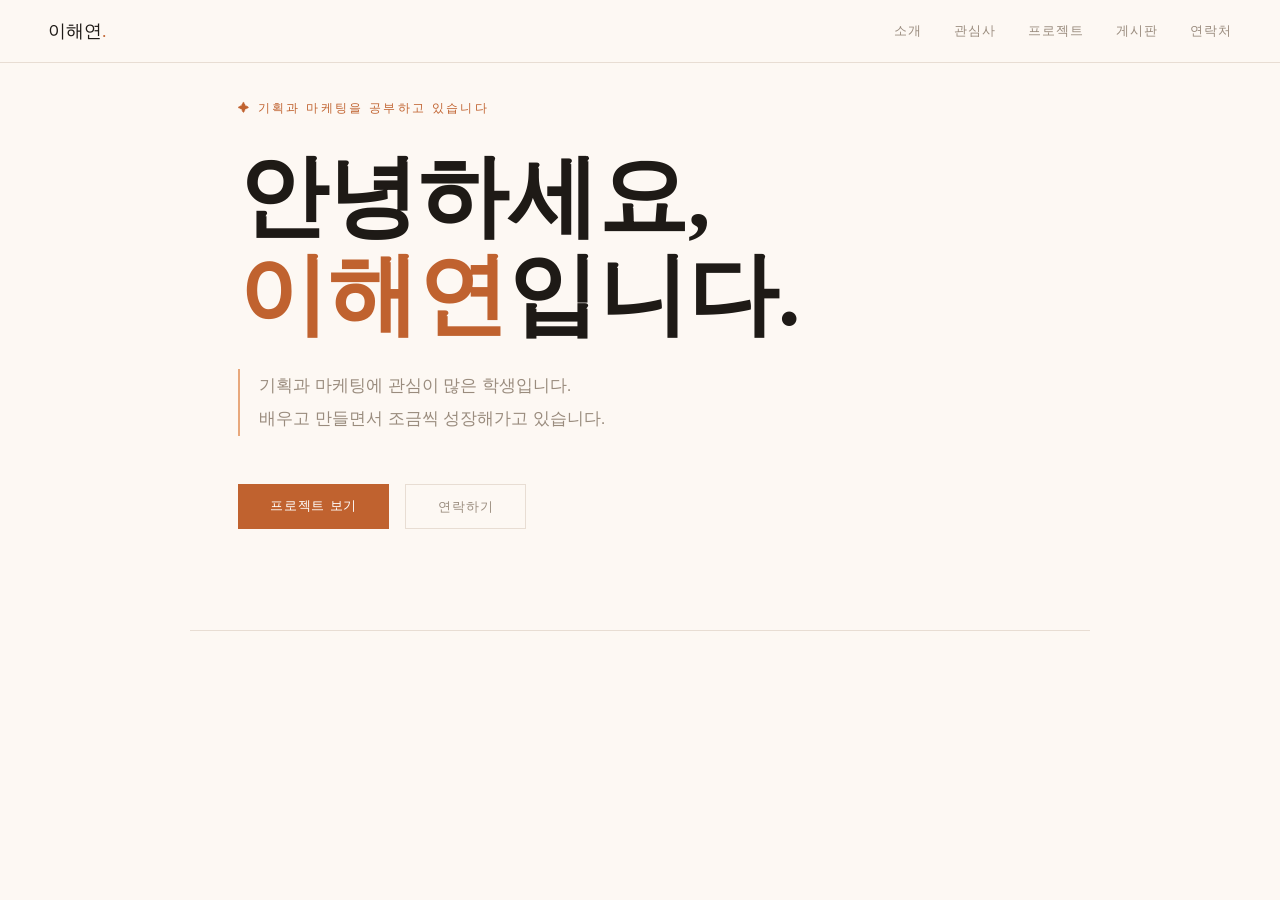
==== index.html @ c6ee96ca "Add files via upload" ====
<!DOCTYPE html>
<html lang="ko">
<head>
  <meta charset="UTF-8"/>
  <meta name="viewport" content="width=device-width, initial-scale=1.0"/>
  <title>이해연 — 기획과 마케팅을 공부하는 중</title>
  <!-- <link href="https://fonts.googleapis.com/css2?family=Gowun+Batang:wght@400;700&family=Noto+Sans+KR:wght@300;400;500&display=swap" rel="stylesheet"/> -->
  <!-- <style>
    
  </style> -->
  <link rel="stylesheet" href="./style.css">
</head>
<body>

<nav>
  <a class="nav-logo" href="#">이해연<span>.</span></a>
  <div class="nav-links">
    <a href="#about">소개</a>
    <a href="#skills">관심사</a>
    <a href="#projects">프로젝트</a>
    <a href="#board">게시판</a>
    <a href="#contact">연락처</a>
  </div>
</nav>

<!-- 히어로 -->
<section id="hero">
  <div class="hero-inner">
    <p class="hero-tag">✦ 기획과 마케팅을 공부하고 있습니다</p>
    <h1 class="hero-name">
      안녕하세요,<br>
      <span class="line2">이해연</span>입니다.
    </h1>
    <p class="hero-desc">
      기획과 마케팅에 관심이 많은 학생입니다.<br>
      배우고 만들면서 조금씩 성장해가고 있습니다.
    </p>
    <div class="hero-cta">
      <a href="#projects" class="btn-main">프로젝트 보기</a>
      <a href="#contact" class="btn-sub">연락하기</a>
    </div>
  </div>
</section>

<div class="divider"></div>

<!-- <section id="about">
  <div class="section-wrap">
    <div class="about-grid">
      <div class="about-nums reveal">
        <div class="num-item">
          <div class="num-val">2</div>
          <div class="num-label">Projects done</div>
        </div>
        <div class="num-item">
          <div class="num-val">기획</div>
          <div class="num-label">Main interest</div>
        </div>
        <div class="num-item">
          <div class="num-val">∞</div>
          <div class="num-label">Curiosity</div>
        </div>
      </div>
      <div class="reveal">
        <p class="section-label">About me</p>
        <h2 class="section-title">천천히,<br>꾸준히 성장 중입니다.</h2>
        <div class="about-text">
          <p>기획과 마케팅에 관심이 많은 학생입니다. 어떤 제품이 왜 팔리는지, 사람들이 무엇에 반응하는지 늘 궁금해하며 공부하고 있습니다.</p>
          <p>아직 배워가는 단계이지만, 새로운 것을 탐구하고 직접 만들어보는 것을 즐깁니다. 이 홈페이지도 그 과정의 일부입니다.</p>
        </div>
      </div>
    </div>
  </div>
</section>

<div class="divider"></div>

<section id="skills">
  <div class="section-wrap">
    <div class="reveal">
      <p class="section-label">Skills & Interests</p>
      <h2 class="section-title">관심 있는 것들</h2>
    </div>
    <div class="skills-grid reveal">
      <div class="skill-card">
        <div class="skill-emoji">🎯</div>
        <div class="skill-name">기획</div>
        <div class="skill-desc">아이디어를 구체적인 계획으로 만드는 것을 좋아합니다. 문제를 정의하고 구조화하는 과정이 재미있습니다.</div>
      </div>
      <div class="skill-card">
        <div class="skill-emoji">📣</div>
        <div class="skill-name">마케팅</div>
        <div class="skill-desc">사람들이 무엇에 반응하는지, 어떻게 메시지를 전달해야 하는지에 관심이 많습니다.</div>
      </div>
      <div class="skill-card">
        <div class="skill-emoji">✍️</div>
        <div class="skill-name">글쓰기</div>
        <div class="skill-desc">생각을 글로 정리하는 것을 즐깁니다. 기획서, 메모, 아이디어 노트 등 무엇이든 기록합니다.</div>
      </div>
      <div class="skill-card">
        <div class="skill-emoji">🔍</div>
        <div class="skill-name">리서치</div>
        <div class="skill-desc">궁금한 것이 생기면 끝까지 파고드는 편입니다. 트렌드와 사례 분석을 좋아합니다.</div>
      </div>
      <div class="skill-card">
        <div class="skill-emoji">💬</div>
        <div class="skill-name">커뮤니케이션</div>
        <div class="skill-desc">다양한 사람과 이야기하는 것을 좋아합니다. 팀에서 의견을 조율하는 역할을 자주 맡습니다.</div>
      </div>
      <div class="skill-card">
        <div class="skill-emoji">🌱</div>
        <div class="skill-name">성장 중</div>
        <div class="skill-desc">아직 배워가는 단계입니다. 꾸준히 새로운 것을 시도하고 있으며, 이 페이지도 그 여정의 일부입니다.</div>
      </div>
    </div>
  </div>
</section>

<div class="divider"></div>

<section id="projects">
  <div class="section-wrap">
    <div class="reveal">
      <p class="section-label">Work & Projects</p>
      <h2 class="section-title">이런 것들을<br>만들었어요.</h2>
    </div>
    <div class="projects-grid">
      <div class="project-card reveal">
        <div class="project-num">01</div>
        <div class="project-title">프로젝트명 추가 예정</div>
        <div class="project-desc">진행했던 프로젝트 내용을 여기에 채워주세요. 어떤 목표였는지, 어떤 역할을 했는지 소개하면 좋습니다.</div>
        <div class="project-tags"><span class="tag">기획</span><span class="tag">마케팅</span></div>
      </div>
      <div class="project-card reveal">
        <div class="project-num">02</div>
        <div class="project-title">프로젝트명 추가 예정</div>
        <div class="project-desc">두 번째 프로젝트를 여기에 소개해주세요. 결과물이나 배운 점을 적으면 더욱 좋습니다.</div>
        <div class="project-tags"><span class="tag">리서치</span><span class="tag">기획</span></div>
      </div>
    </div>
  </div>
</section>

<div class="divider"></div>

<section id="contact">
  <div class="section-wrap">
    <div class="contact-grid">
      <div class="reveal">
        <p class="section-label">Get in touch</p>
        <h2 class="contact-big">궁금한 점이<br>있으시면<br><em>연락 주세요.</em></h2>
      </div>
      <div class="contact-list reveal">
        <div class="contact-row">
          <div class="contact-icon">✉️</div>
          <div><div class="contact-label">Email</div><div class="contact-val">추후 추가 예정</div></div>
        </div>
        <div class="contact-row">
          <div class="contact-icon">🔗</div>
          <div><div class="contact-label">LinkedIn</div><div class="contact-val">추후 추가 예정</div></div>
        </div>
        <div class="contact-row">
          <div class="contact-icon">📸</div>
          <div><div class="contact-label">Instagram</div><div class="contact-val">추후 추가 예정</div></div>
        </div>
      </div>
    </div>
  </div>
</section>

<footer>
  <span>© 2026 이해연. All rights reserved.</span>
  <span>Made with ♥</span>
</footer>

<script>
  const reveals = document.querySelectorAll('.reveal');
  const obs = new IntersectionObserver(entries => {
    entries.forEach((e, i) => {
      if (e.isIntersecting) setTimeout(() => e.target.classList.add('visible'), i * 80);
    });
  }, {threshold: 0.08});
  reveals.forEach(r => obs.observe(r));
</script>
</body>
</html> -->
---- style.css ----
*,*::before,*::after{box-sizing:border-box;margin:0;padding:0}
    :root{
      --bg:#fdf8f3;
      --bg2:#f5ede2;
      --text:#1e1a16;
      --muted:#9a8c7e;
      --accent:#c0622f;
      --accent2:#e8a87c;
      --border:#e8ddd3;
      --surface:#fff;
    }
    html{scroll-behavior:smooth}
    body{background:var(--bg);color:var(--text);font-family:'Noto Sans KR',sans-serif;font-weight:300;overflow-x:hidden}

    /* 네비 */
    nav{position:fixed;top:0;left:0;right:0;z-index:100;display:flex;justify-content:space-between;align-items:center;padding:1.2rem 3rem;background:rgba(253,248,243,0.9);backdrop-filter:blur(12px);border-bottom:1px solid var(--border)}
    .nav-logo{font-family:'Gowun Batang',serif;font-size:1.1rem;color:var(--text);text-decoration:none}
    .nav-logo span{color:var(--accent)}
    .nav-links{display:flex;gap:2rem}
    .nav-links a{color:var(--muted);text-decoration:none;font-size:.8rem;letter-spacing:.08em;transition:color .2s}
    .nav-links a:hover{color:var(--accent)}

    /* 히어로 */
    #hero{min-height:70vh;display:flex;align-items:center;padding:5rem 3rem;max-width:900px;margin:0 auto}
    .hero-inner{width:100%}
    .hero-tag{font-size:.72rem;letter-spacing:.2em;text-transform:uppercase;color:var(--accent);margin-bottom:2rem;opacity:0;animation:fadeUp .7s .1s forwards}
    .hero-name{font-family:'Gowun Batang',serif;font-size:clamp(3rem,7vw,6.5rem);line-height:1.1;font-weight:700;margin-bottom:1.5rem;opacity:0;animation:fadeUp .7s .25s forwards}
    .hero-name .line2{color:var(--accent);font-style:normal;font-weight:700}
    .hero-desc{font-size:1.05rem;color:var(--muted);line-height:2;max-width:480px;opacity:0;animation:fadeUp .7s .4s forwards;border-left:2px solid var(--accent2);padding-left:1.2rem}
    .hero-cta{margin-top:3rem;display:flex;gap:1rem;flex-wrap:wrap;opacity:0;animation:fadeUp .7s .55s forwards}
    .btn-main{padding:.8rem 2rem;background:var(--accent);color:#fff;text-decoration:none;font-size:.82rem;letter-spacing:.06em;transition:transform .2s,box-shadow .2s;font-weight:500}
    .btn-main:hover{transform:translateY(-2px);box-shadow:0 8px 24px rgba(192,98,47,.25)}
    .btn-sub{padding:.8rem 2rem;border:1.5px solid var(--border);color:var(--muted);text-decoration:none;font-size:.82rem;letter-spacing:.06em;transition:border-color .2s,color .2s}
    .btn-sub:hover{border-color:var(--accent);color:var(--accent)}

    /* 공통 */
    .section-wrap{max-width:900px;margin:0 auto;padding:5rem 3rem}
    .section-label{font-size:.68rem;letter-spacing:.25em;text-transform:uppercase;color:var(--accent);margin-bottom:1rem}
    .section-title{font-family:'Gowun Batang',serif;font-size:clamp(1.8rem,3.5vw,2.8rem);line-height:1.2;margin-bottom:2rem}
    .divider{height:1px;background:var(--border);max-width:900px;margin:0 auto 0}

    /* 어바웃 */
    #about{background:var(--bg2)}
    .about-grid{display:grid;grid-template-columns:1fr 1.6fr;gap:4rem;align-items:start}
    .about-nums{display:flex;flex-direction:column;gap:2rem;padding-top:.5rem}
    .num-item{padding:1.5rem;background:var(--surface);border:1px solid var(--border)}
    .num-val{font-family:'Gowun Batang',serif;font-size:2.8rem;color:var(--accent);line-height:1}
    .num-label{font-size:.75rem;color:var(--muted);margin-top:.4rem;letter-spacing:.08em}
    .about-text p{color:var(--muted);line-height:2.1;font-size:.95rem;margin-bottom:1.2rem}

    /* 스킬 */
    .skills-grid{display:grid;grid-template-columns:repeat(3,1fr);gap:1px;background:var(--border);margin-top:2.5rem;border:1px solid var(--border)}
    .skill-card{background:var(--surface);padding:2rem;transition:background .25s}
    .skill-card:hover{background:var(--bg2)}
    .skill-emoji{font-size:1.8rem;margin-bottom:.8rem}
    .skill-name{font-size:.95rem;font-weight:500;margin-bottom:.4rem}
    .skill-desc{font-size:.8rem;color:var(--muted);line-height:1.7}

    /* 프로젝트 */
    #projects{background:var(--bg2)}
    .projects-grid{display:grid;grid-template-columns:1fr 1fr;gap:1.5rem;margin-top:2.5rem}
    .project-card{background:var(--surface);border:1px solid var(--border);padding:2rem;transition:border-color .25s,transform .25s;position:relative;overflow:hidden}
    .project-card:hover{border-color:var(--accent2);transform:translateY(-3px)}
    .project-num{font-family:'Gowun Batang',serif;font-size:.85rem;color:var(--accent2);margin-bottom:1rem}
    .project-title{font-size:1.05rem;font-weight:500;margin-bottom:.6rem}
    .project-desc{font-size:.82rem;color:var(--muted);line-height:1.8}
    .project-tags{display:flex;gap:.4rem;margin-top:1.2rem;flex-wrap:wrap}
    .tag{font-size:.68rem;padding:.25rem .6rem;background:var(--bg2);color:var(--muted);letter-spacing:.05em}

    /* 연락처 */
    .contact-grid{display:grid;grid-template-columns:1fr 1fr;gap:4rem;align-items:center}
    .contact-big{font-family:'Gowun Batang',serif;font-size:clamp(2rem,4.5vw,4rem);line-height:1.2}
    .contact-big em{font-style:italic;color:var(--accent)}
    .contact-list{display:flex;flex-direction:column}
    .contact-row{display:flex;align-items:center;gap:1rem;padding:1.2rem 0;border-bottom:1px solid var(--border)}
    .contact-icon{font-size:1.1rem;width:2rem;text-align:center}
    .contact-label{font-size:.68rem;letter-spacing:.12em;color:var(--accent);text-transform:uppercase;margin-bottom:.15rem}
    .contact-val{font-size:.88rem;color:var(--muted);font-style:italic}

    /* 푸터 */
    footer{padding:2rem 3rem;border-top:1px solid var(--border);display:flex;justify-content:space-between;font-size:.75rem;color:var(--muted);max-width:100%}

    /* 애니 */
    @keyframes fadeUp{from{opacity:0;transform:translateY(24px)}to{opacity:1;transform:translateY(0)}}
    .reveal{opacity:0;transform:translateY(32px);transition:opacity .75s ease,transform .75s ease}
    .reveal.visible{opacity:1;transform:none}

    @media(max-width:768px){
      nav{padding:1rem 1.5rem}.nav-links{gap:1.2rem}
      .section-wrap{padding:4rem 1.5rem}
      #hero{padding:6rem 1.5rem 4rem}
      .about-grid,.contact-grid,.projects-grid,.skills-grid{grid-template-columns:1fr}
    }
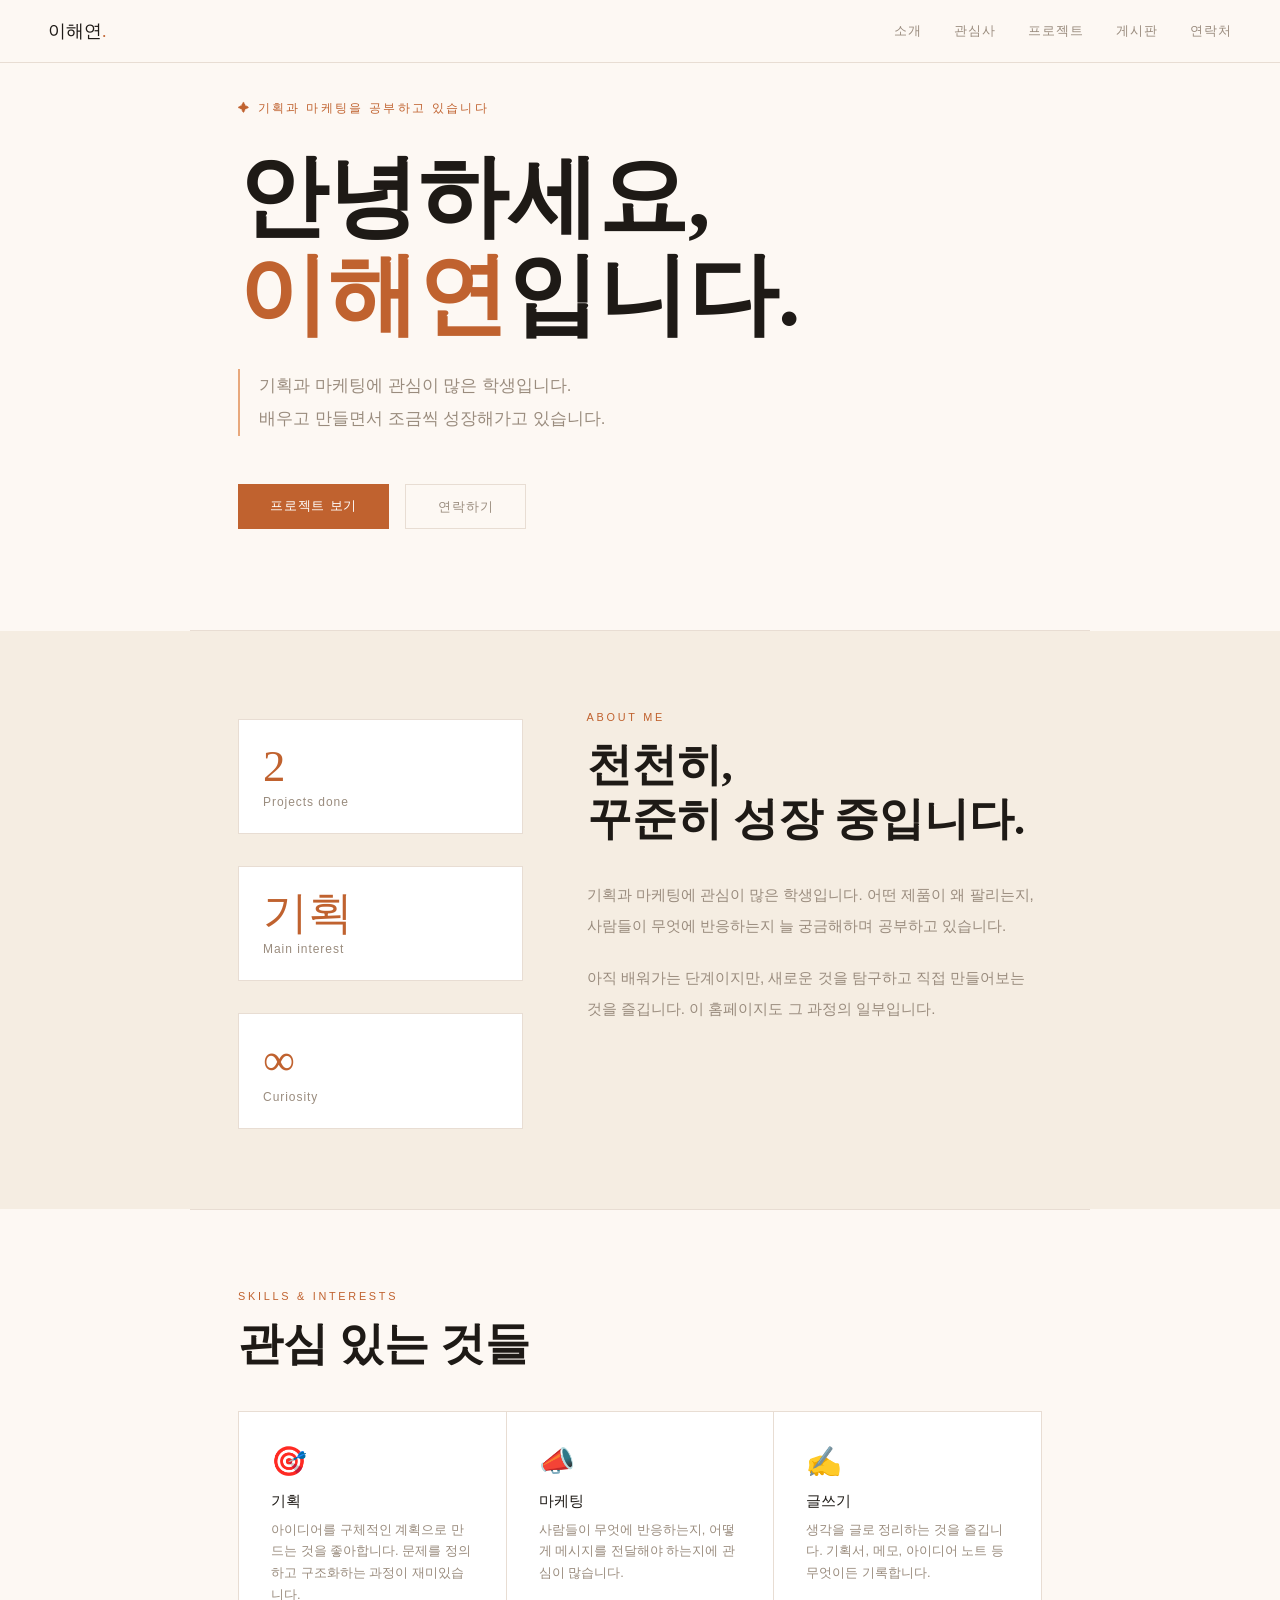
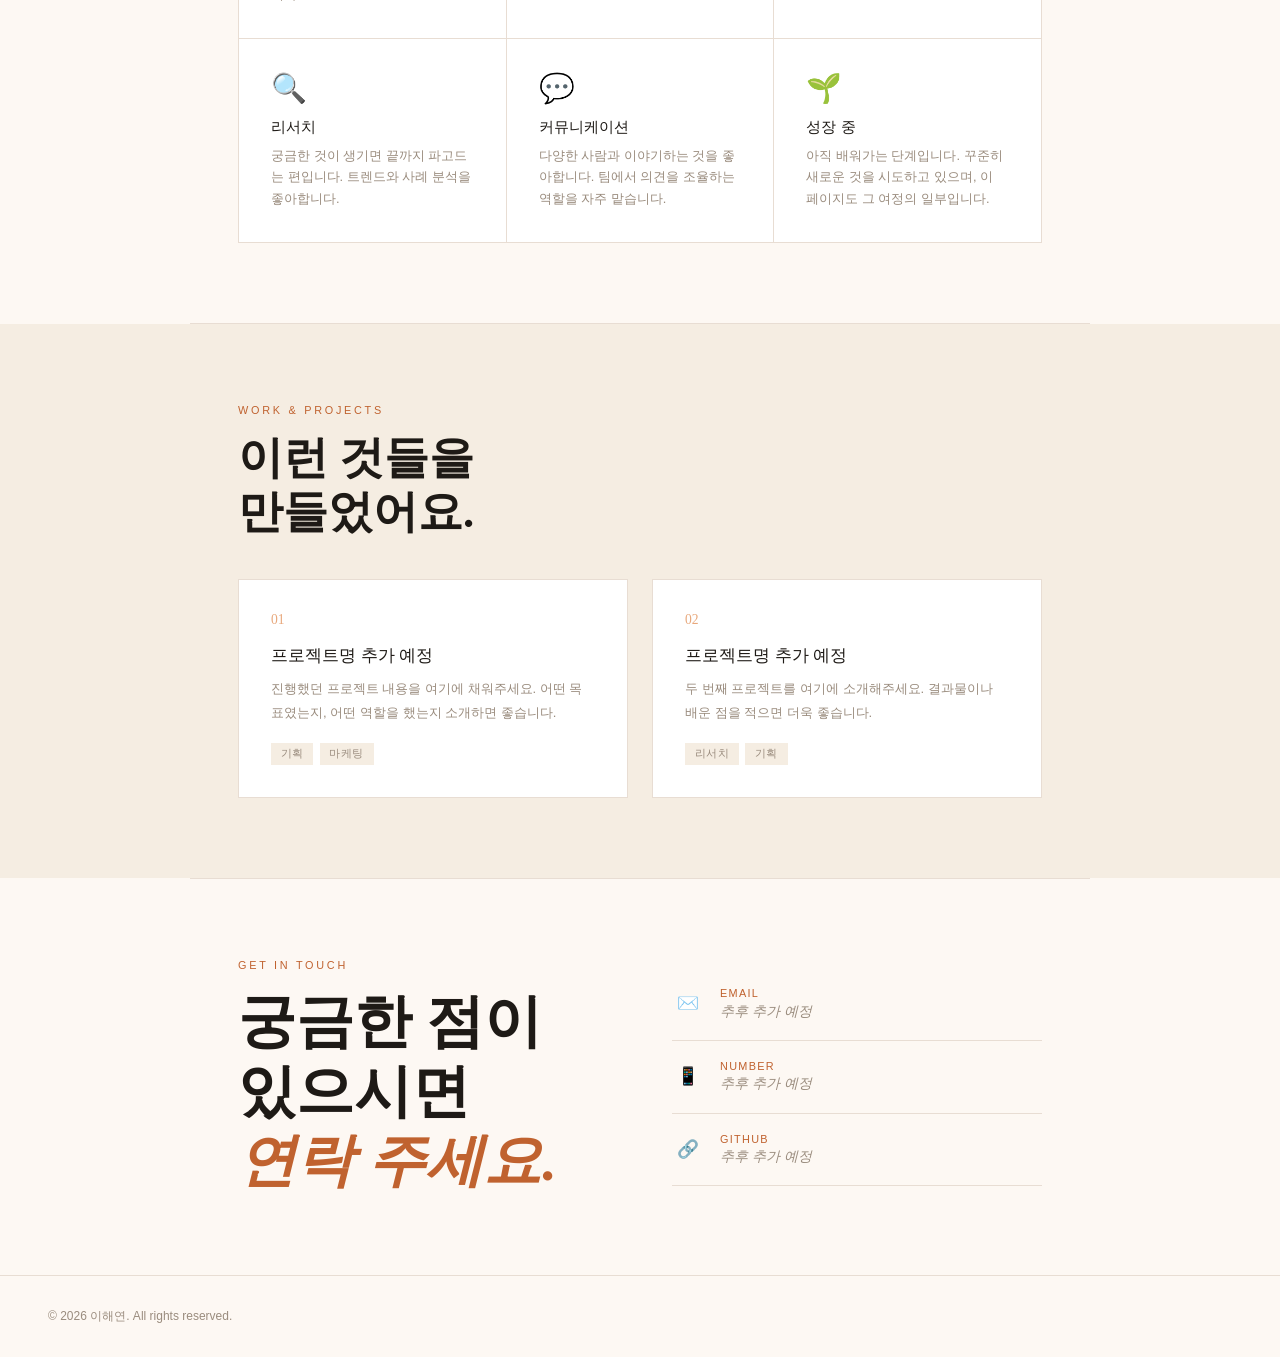
==== commit 9118c9ca: "Add files via upload" ====
--- a/index.html
+++ b/index.html
@@ -18,7 +18,7 @@
     <a href="#about">소개</a>
     <a href="#skills">관심사</a>
     <a href="#projects">프로젝트</a>
-    <a href="#board">게시판</a>
+    <a href="./board.html">게시판</a>
     <a href="#contact">연락처</a>
   </div>
 </nav>
@@ -44,7 +44,7 @@
 
 <div class="divider"></div>
 
-<!-- <section id="about">
+<section id="about">
   <div class="section-wrap">
     <div class="about-grid">
       <div class="about-nums reveal">
@@ -156,12 +156,12 @@
           <div><div class="contact-label">Email</div><div class="contact-val">추후 추가 예정</div></div>
         </div>
         <div class="contact-row">
-          <div class="contact-icon">🔗</div>
-          <div><div class="contact-label">LinkedIn</div><div class="contact-val">추후 추가 예정</div></div>
+          <div class="contact-icon">📱</div>
+          <div><div class="contact-label">number</div><div class="contact-val">추후 추가 예정</div></div>
         </div>
         <div class="contact-row">
-          <div class="contact-icon">📸</div>
-          <div><div class="contact-label">Instagram</div><div class="contact-val">추후 추가 예정</div></div>
+          <div class="contact-icon">🔗</div>
+          <div><div class="contact-label">github</div><div class="contact-val">추후 추가 예정</div></div>
         </div>
       </div>
     </div>
@@ -170,7 +170,6 @@
 
 <footer>
   <span>© 2026 이해연. All rights reserved.</span>
-  <span>Made with ♥</span>
 </footer>
 
 <script>
@@ -183,4 +182,4 @@
   reveals.forEach(r => obs.observe(r));
 </script>
 </body>
-</html> -->
+</html>
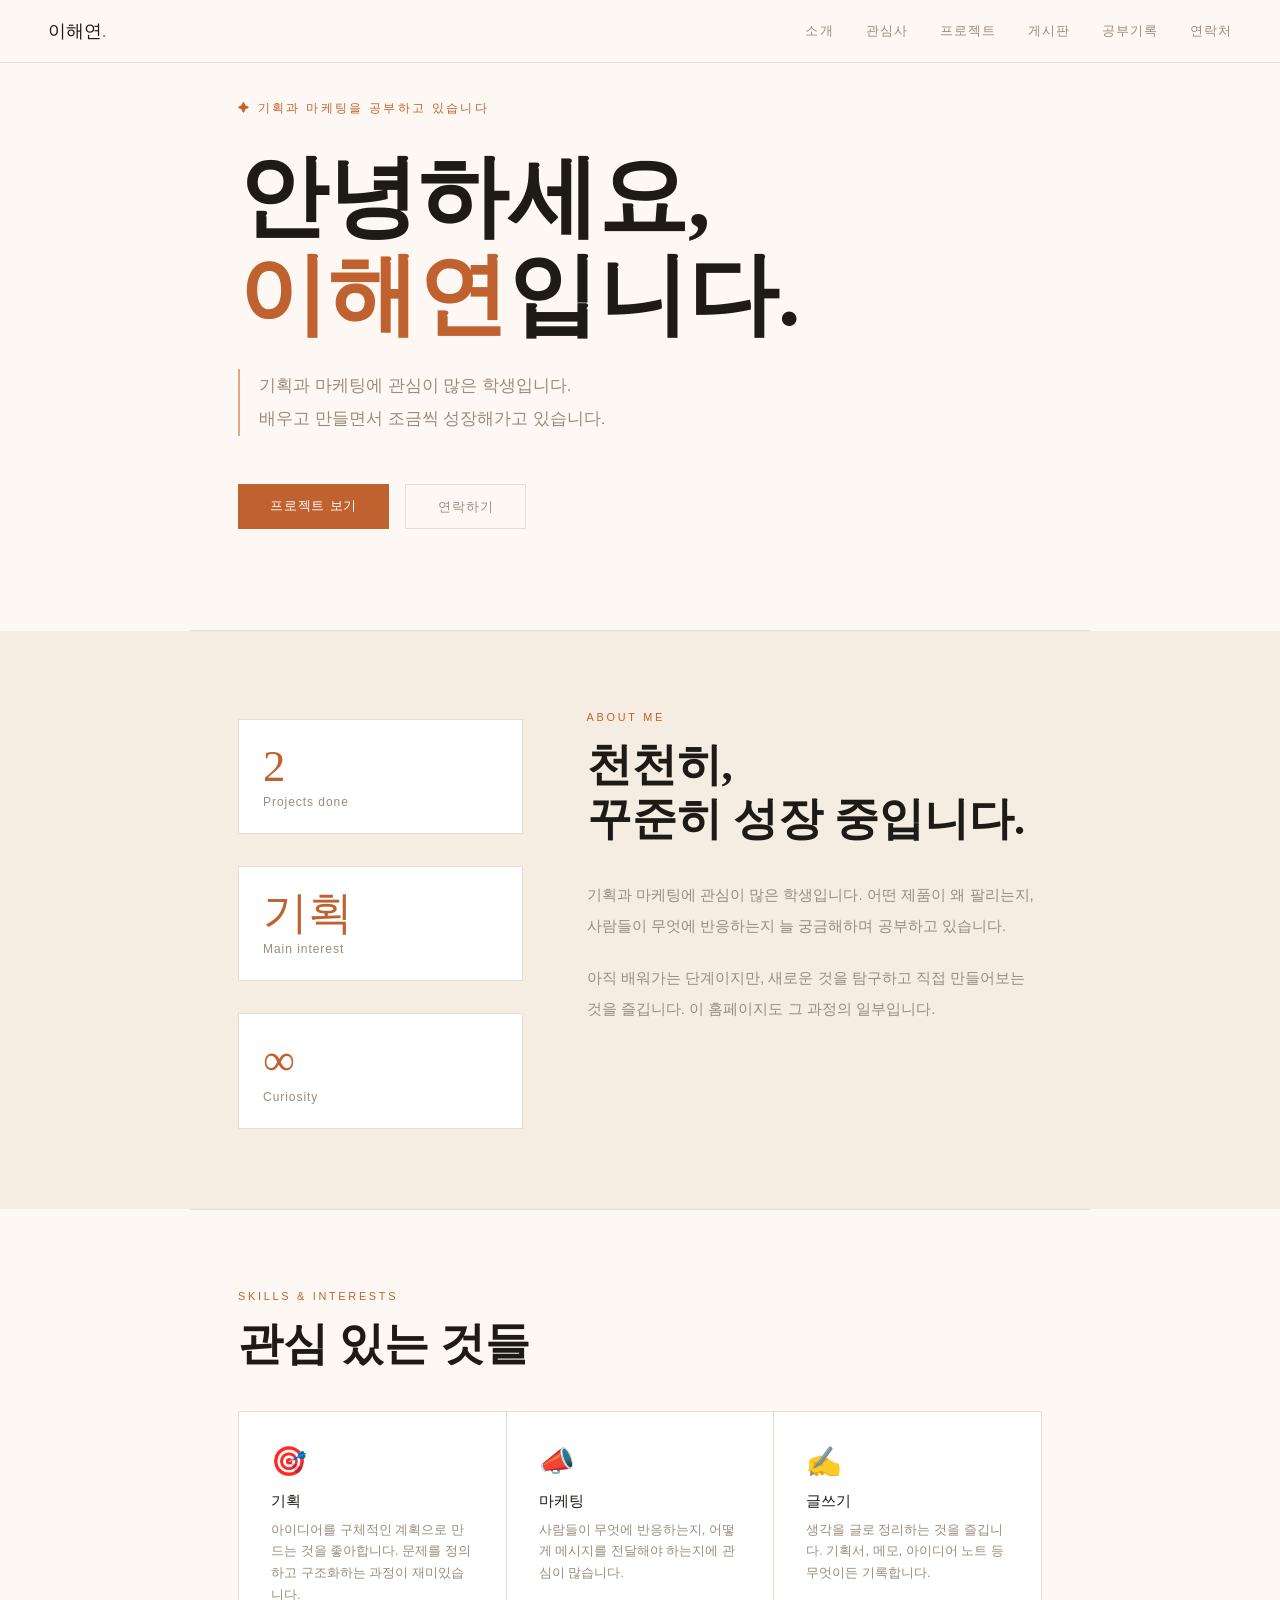
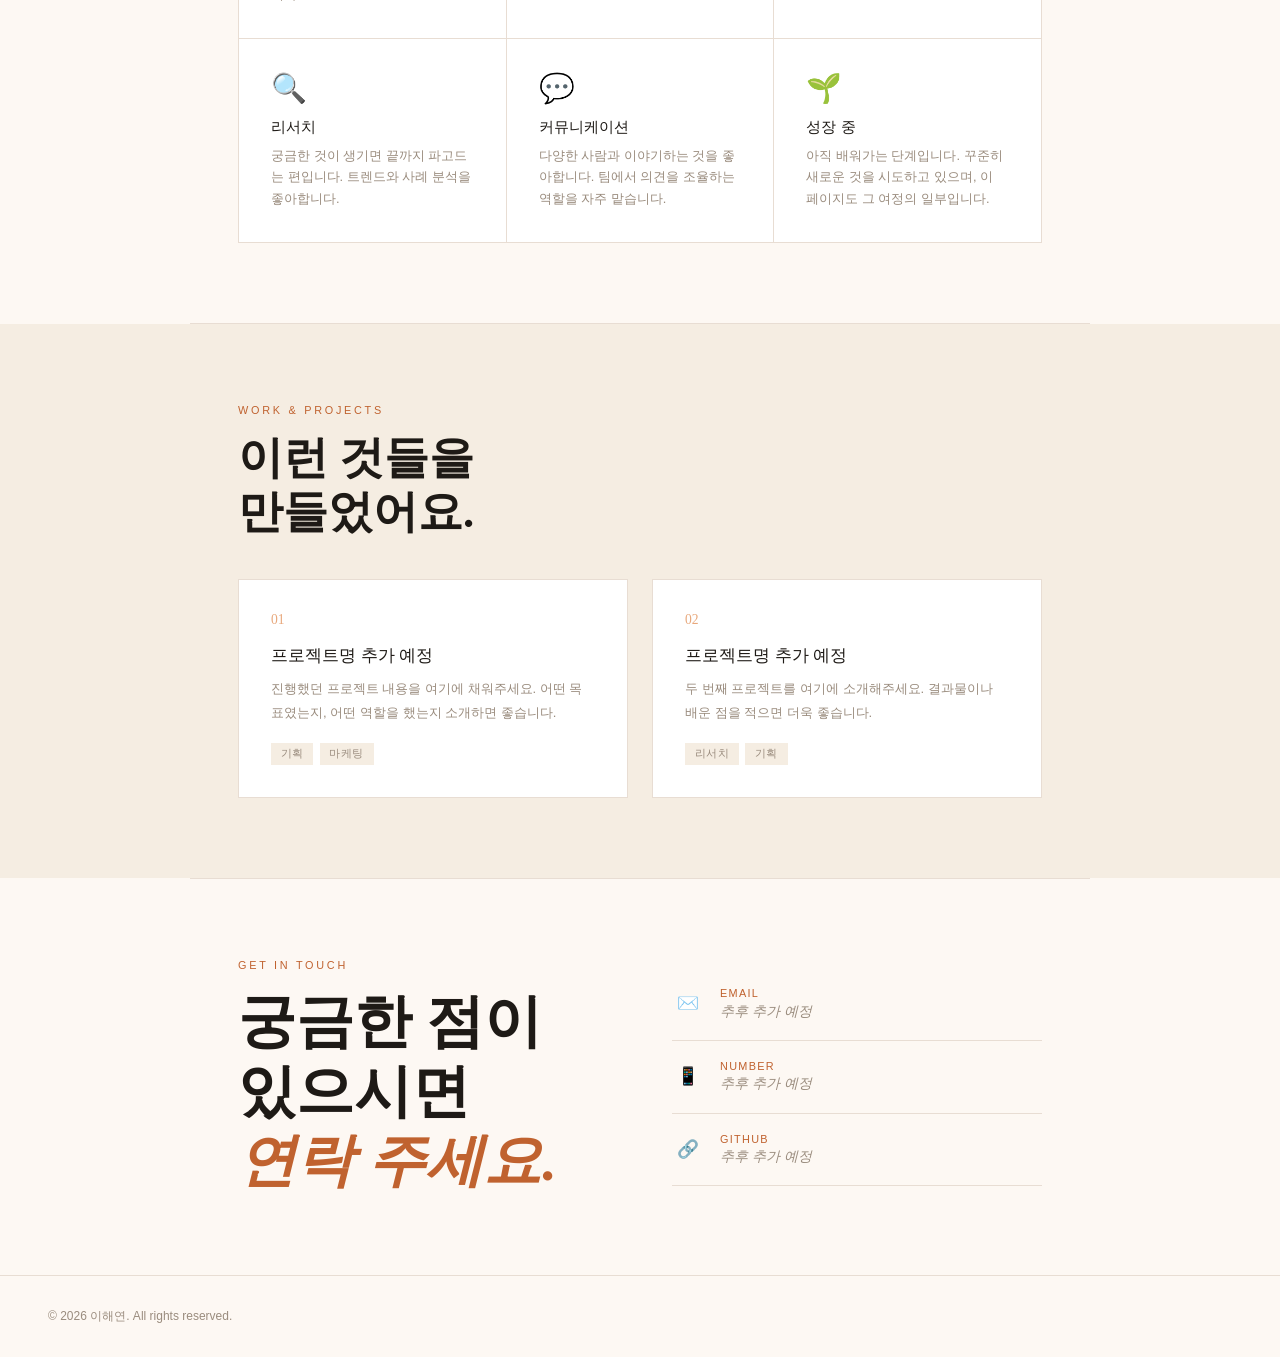
==== commit 786e66f4: "Add files via upload" ====
--- a/index.html
+++ b/index.html
@@ -13,12 +13,13 @@
 <body>
 
 <nav>
-  <a class="nav-logo" href="#">이해연<span>.</span></a>
+  <a class="nav-logo" href="./index.html">이해연<span>.</span></a>
   <div class="nav-links">
     <a href="#about">소개</a>
     <a href="#skills">관심사</a>
     <a href="#projects">프로젝트</a>
     <a href="./board.html">게시판</a>
+    <a href="./study.html">공부기록</a>
     <a href="#contact">연락처</a>
   </div>
 </nav>
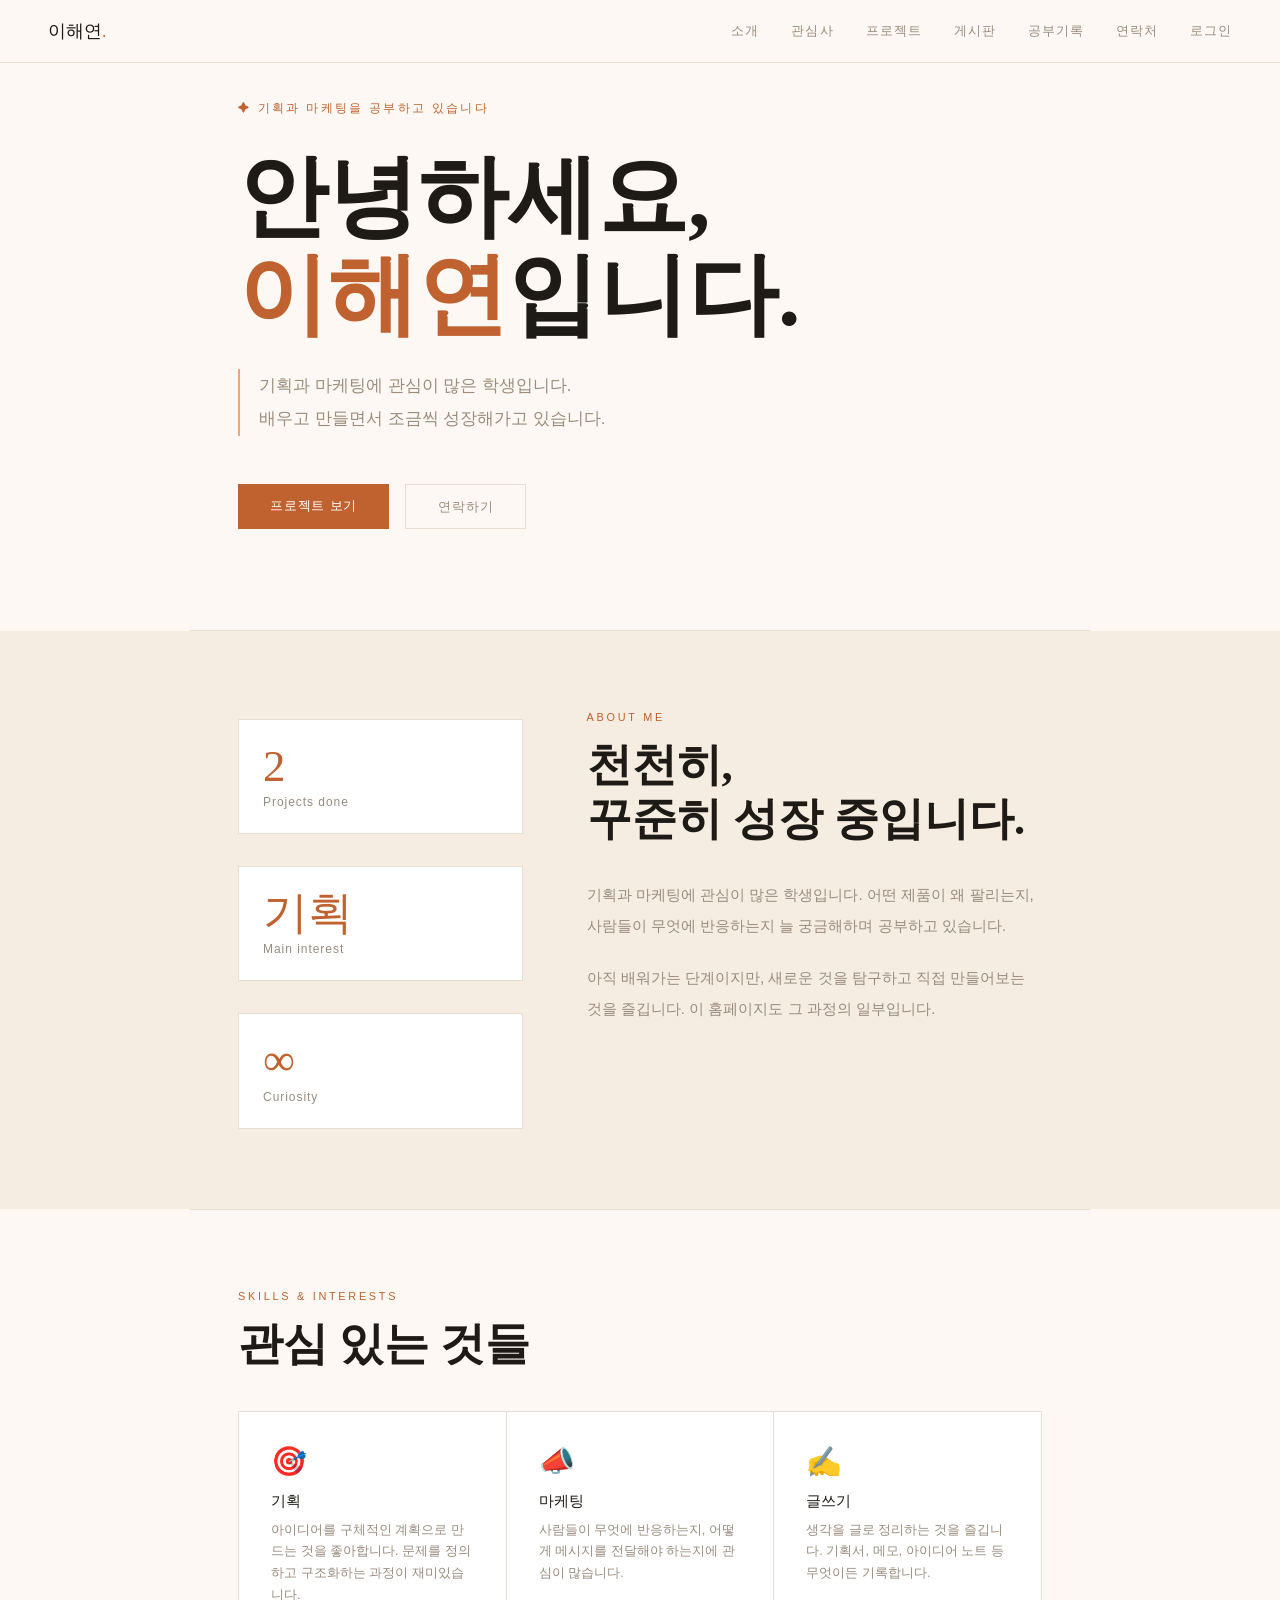
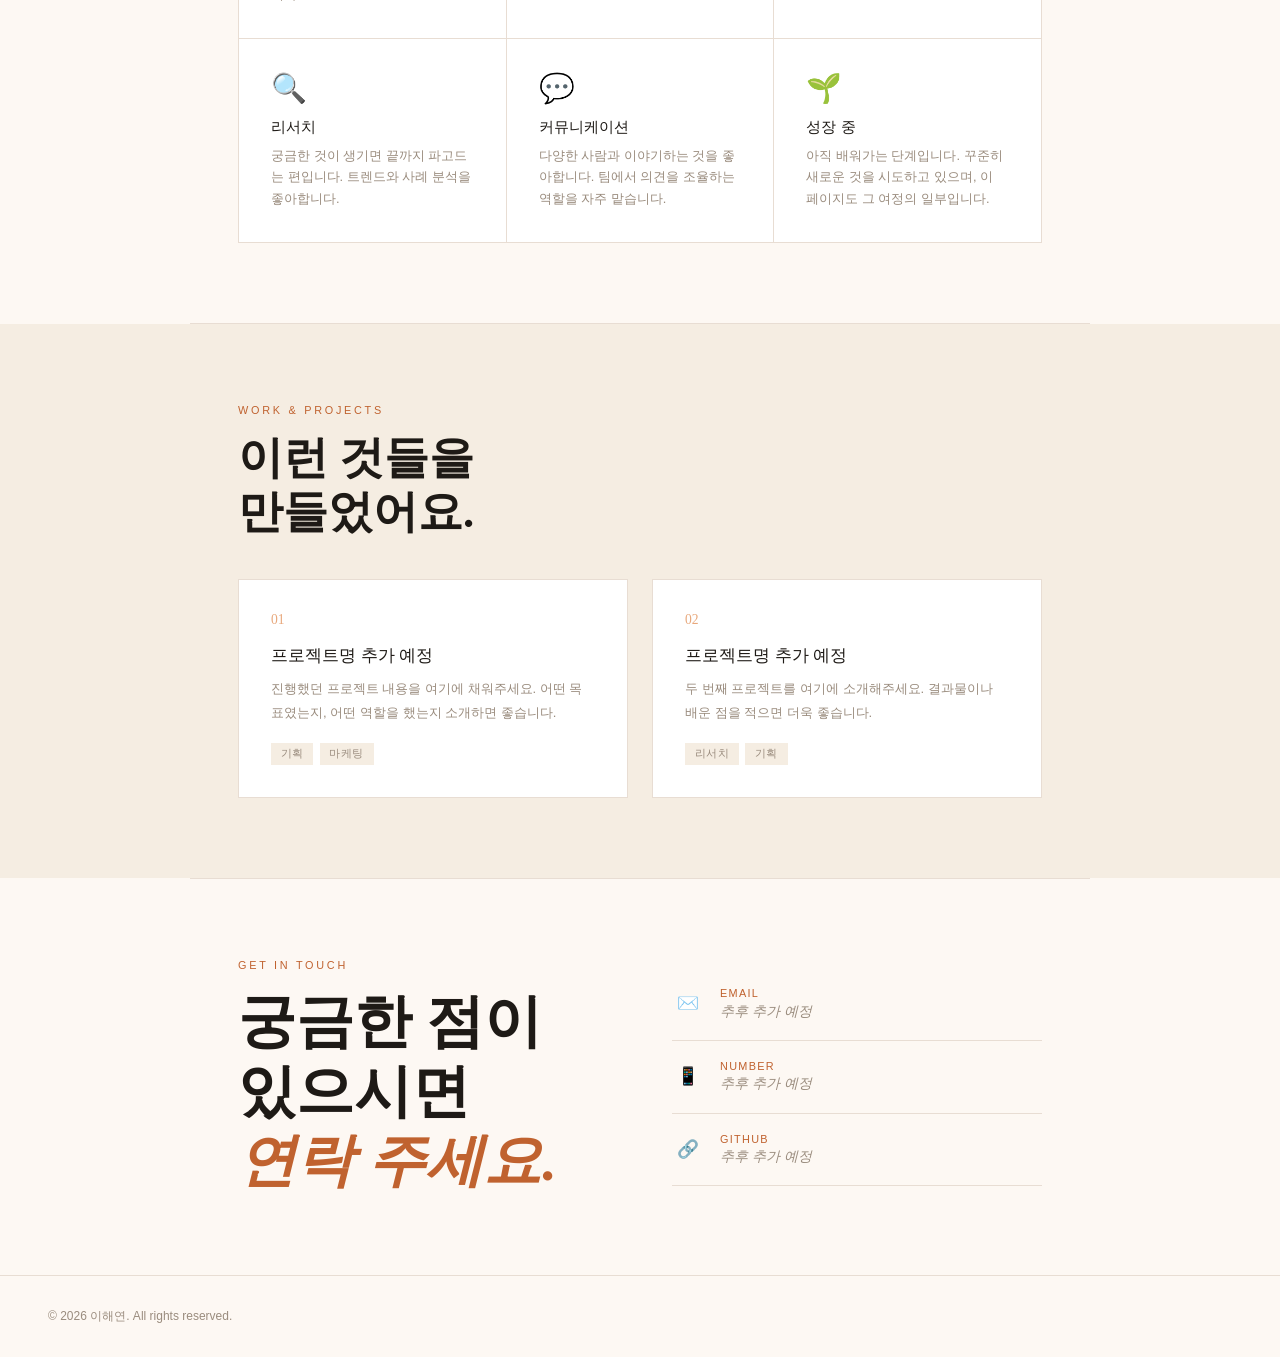
==== commit 02ded477: "Add files via upload" ====
--- a/index.html
+++ b/index.html
@@ -4,11 +4,19 @@
   <meta charset="UTF-8"/>
   <meta name="viewport" content="width=device-width, initial-scale=1.0"/>
   <title>이해연 — 기획과 마케팅을 공부하는 중</title>
-  <!-- <link href="https://fonts.googleapis.com/css2?family=Gowun+Batang:wght@400;700&family=Noto+Sans+KR:wght@300;400;500&display=swap" rel="stylesheet"/> -->
-  <!-- <style>
-    
-  </style> -->
   <link rel="stylesheet" href="./style.css">
+  
+  <style>
+    /* 로그아웃 버튼 스타일 추가 (기존 톤 유지) */
+    .btn-auth {
+      cursor: pointer;
+      color: var(--muted) !important;
+      font-weight: 500;
+    }
+    .btn-auth:hover {
+      color: var(--accent) !important;
+    }
+  </style>
 </head>
 <body>
 
@@ -21,10 +29,10 @@
     <a href="./board.html">게시판</a>
     <a href="./study.html">공부기록</a>
     <a href="#contact">연락처</a>
+    <a id="auth-btn" class="btn-auth">로그인</a>
   </div>
 </nav>
 
-<!-- 히어로 -->
 <section id="hero">
   <div class="hero-inner">
     <p class="hero-tag">✦ 기획과 마케팅을 공부하고 있습니다</p>
@@ -174,6 +182,7 @@
 </footer>
 
 <script>
+  // 1. 기존 화면 등장 애니메이션 스크립트
   const reveals = document.querySelectorAll('.reveal');
   const obs = new IntersectionObserver(entries => {
     entries.forEach((e, i) => {
@@ -181,6 +190,27 @@
     });
   }, {threshold: 0.08});
   reveals.forEach(r => obs.observe(r));
+
+  // 2. 🔥 로그인/로그아웃 판단 및 제어 스크립트 추가
+  const authBtn = document.getElementById('auth-btn');
+  const isLoggedIn = localStorage.getItem('isLoggedIn') === 'true';
+
+  if (isLoggedIn) {
+    // 🔓 로그인 된 상태라면
+    authBtn.textContent = '로그아웃';
+    authBtn.onclick = function() {
+      if (confirm('로그아웃 하시겠습니까?')) {
+        localStorage.removeItem('isLoggedIn'); // 로그인 상태 삭제
+        window.location.href = "./login.html"; // 로그인 창으로 튕기기
+      }
+    };
+  } else {
+    // 🔒 로그인 안 된 상태라면
+    authBtn.textContent = '로그인';
+    authBtn.onclick = function() {
+      window.location.href = "./login.html"; // 로그인 창으로 보내기
+    };
+  }
 </script>
 </body>
-</html>
+</html>
